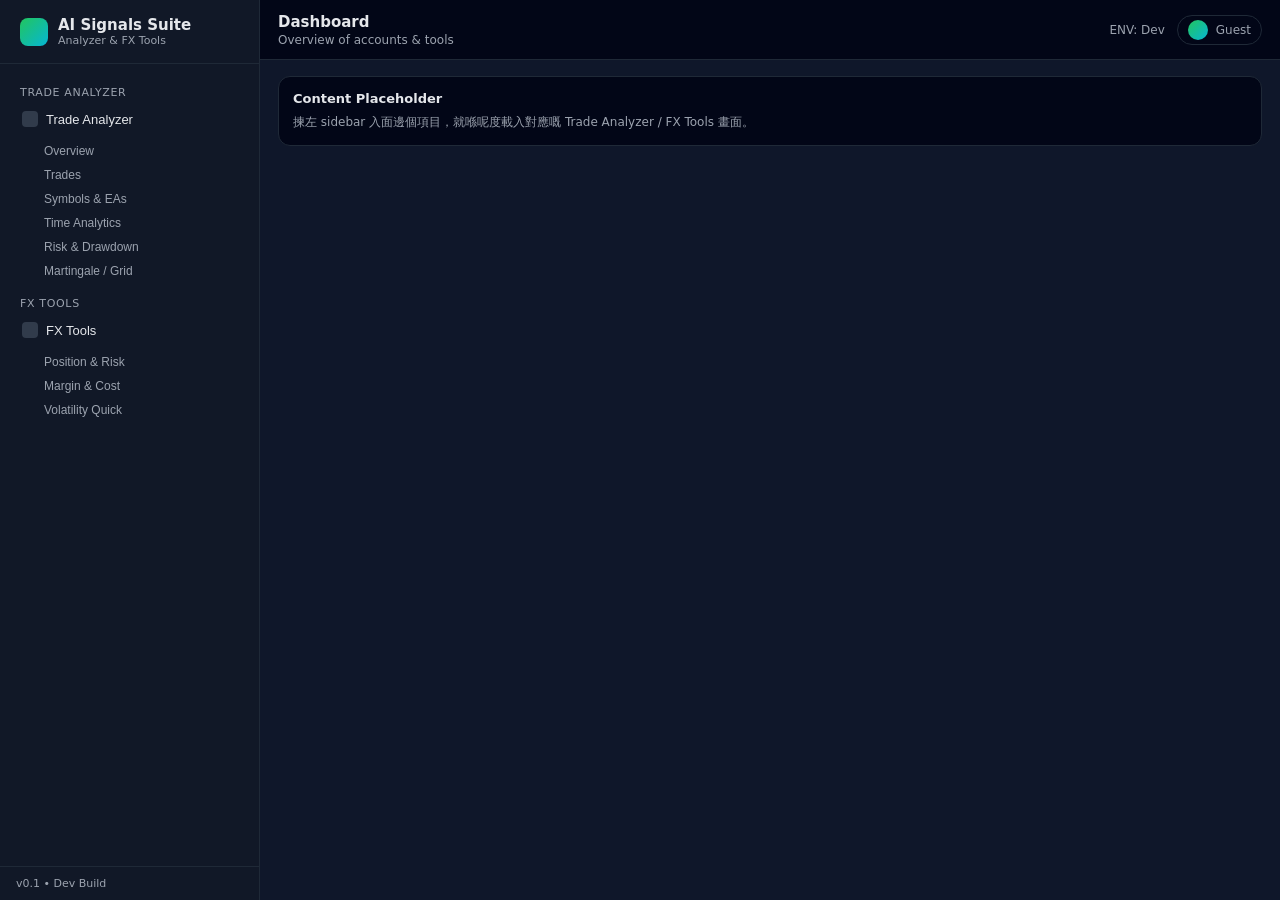
==== ui-shell-demo.html @ 3946ba91 "Add initial HTML structure for AI Signals Suite" ====
<!DOCTYPE html>
<html lang="zh-HK">
<head>
  <meta charset="UTF-8" />
  <title>AI Signals Suite</title>
  <meta name="viewport" content="width=device-width, initial-scale=1.0" />
  <style>
    :root {
      --bg-sidebar: #111827;
      --bg-sidebar-active: #1f2937;
      --bg-main: #0f172a;
      --bg-header: #020617;
      --bg-card: #020617;
      --text-main: #e5e7eb;
      --text-muted: #9ca3af;
      --accent: #22c55e;
      --border-subtle: #1f2937;
    }

    * { box-sizing: border-box; margin: 0; padding: 0; }

    body {
      font-family: system-ui, -apple-system, BlinkMacSystemFont, "Segoe UI", sans-serif;
      background: var(--bg-main);
      color: var(--text-main);
      display: flex;
      min-height: 100vh;
    }

    .app-shell {
      display: flex;
      width: 100%;
    }

    /* Sidebar */

    .sidebar {
      width: 260px;
      background: var(--bg-sidebar);
      display: flex;
      flex-direction: column;
      border-right: 1px solid var(--border-subtle);
    }

    .sidebar-header {
      padding: 16px 20px;
      border-bottom: 1px solid var(--border-subtle);
      display: flex;
      align-items: center;
      gap: 10px;
    }

    .sidebar-logo {
      width: 28px;
      height: 28px;
      border-radius: 8px;
      background: linear-gradient(135deg, #22c55e, #06b6d4);
    }

    .sidebar-title {
      font-weight: 600;
      font-size: 15px;
    }

    .sidebar-subtitle {
      font-size: 11px;
      color: var(--text-muted);
    }

    .sidebar-nav {
      flex: 1;
      padding: 12px 10px 16px;
      overflow-y: auto;
    }

    .sidebar-section-label {
      font-size: 11px;
      text-transform: uppercase;
      letter-spacing: 0.06em;
      color: var(--text-muted);
      padding: 10px 10px 4px;
    }

    .nav-item {
      margin-bottom: 4px;
    }

    .nav-button {
      width: 100%;
      text-align: left;
      border-radius: 8px;
      padding: 8px 12px;
      border: none;
      background: transparent;
      color: var(--text-main);
      font-size: 13px;
      display: flex;
      align-items: center;
      justify-content: space-between;
      cursor: pointer;
    }

    .nav-button:hover {
      background: rgba(148, 163, 184, 0.12);
    }

    .nav-button.active {
      background: var(--bg-sidebar-active);
      border-left: 3px solid var(--accent);
      padding-left: 9px;
    }

    .nav-label {
      display: flex;
      align-items: center;
      gap: 8px;
    }

    .nav-icon {
      width: 16px;
      height: 16px;
      border-radius: 4px;
      background: rgba(148, 163, 184, 0.25);
    }

    .nav-children {
      margin-top: 4px;
      margin-bottom: 4px;
      padding-left: 26px;
    }

    .nav-child-btn {
      width: 100%;
      text-align: left;
      padding: 5px 8px;
      border-radius: 6px;
      border: none;
      background: transparent;
      color: var(--text-muted);
      font-size: 12px;
      cursor: pointer;
    }

    .nav-child-btn:hover {
      background: rgba(148, 163, 184, 0.10);
      color: var(--text-main);
    }

    .nav-child-btn.active {
      background: var(--bg-sidebar-active);
      color: var(--accent);
    }

    .sidebar-footer {
      padding: 10px 16px;
      border-top: 1px solid var(--border-subtle);
      font-size: 11px;
      color: var(--text-muted);
    }

    /* Main content */

    .main {
      flex: 1;
      display: flex;
      flex-direction: column;
      min-width: 0;
    }

    .main-header {
      height: 60px;
      background: var(--bg-header);
      border-bottom: 1px solid var(--border-subtle);
      display: flex;
      align-items: center;
      justify-content: space-between;
      padding: 0 18px;
    }

    .main-header-left {
      display: flex;
      flex-direction: column;
      gap: 2px;
    }

    .page-title {
      font-size: 15px;
      font-weight: 600;
    }

    .page-subtitle {
      font-size: 12px;
      color: var(--text-muted);
    }

    .main-header-right {
      display: flex;
      align-items: center;
      gap: 12px;
      font-size: 12px;
      color: var(--text-muted);
    }

    .user-pill {
      display: flex;
      align-items: center;
      gap: 8px;
      padding: 4px 10px;
      border-radius: 999px;
      background: #020617;
      border: 1px solid var(--border-subtle);
      font-size: 12px;
    }

    .user-avatar {
      width: 20px;
      height: 20px;
      border-radius: 999px;
      background: linear-gradient(135deg, #22c55e, #06b6d4);
    }

    .main-body {
      flex: 1;
      padding: 16px 18px 20px;
      overflow-y: auto;
    }

    .card {
      background: var(--bg-card);
      border-radius: 12px;
      border: 1px solid var(--border-subtle);
      padding: 14px;
      margin-bottom: 12px;
    }

    .card-title {
      font-size: 13px;
      font-weight: 600;
      margin-bottom: 8px;
    }

    .placeholder {
      font-size: 12px;
      color: var(--text-muted);
    }
  </style>
</head>
<body>
  <div class="app-shell">
    <!-- SIDEBAR -->
    <aside class="sidebar">
      <div class="sidebar-header">
        <div class="sidebar-logo"></div>
        <div>
          <div class="sidebar-title">AI Signals Suite</div>
          <div class="sidebar-subtitle">Analyzer & FX Tools</div>
        </div>
      </div>

      <nav class="sidebar-nav" id="sidebarNav">
        <!-- 這裏會用 JS 根據 sidebarMenu 渲染 -->
      </nav>

      <div class="sidebar-footer">
        v0.1 • Dev Build
      </div>
    </aside>

    <!-- MAIN -->
    <main class="main">
      <header class="main-header">
        <div class="main-header-left">
          <div class="page-title" id="pageTitle">Dashboard</div>
          <div class="page-subtitle" id="pageSubtitle">Overview of accounts & tools</div>
        </div>
        <div class="main-header-right">
          <span id="currentEnv">ENV: Dev</span>
          <div class="user-pill">
            <div class="user-avatar"></div>
            <span id="userEmail">Guest</span>
          </div>
        </div>
      </header>

      <section class="main-body" id="mainBody">
        <div class="card">
          <div class="card-title">Content Placeholder</div>
          <div class="placeholder">
            揀左 sidebar 入面邊個項目，就喺呢度載入對應嘅 Trade Analyzer / FX Tools 畫面。
          </div>
        </div>
      </section>
    </main>
  </div>

  <script>
    // 簡化版 sidebarMenu（可替換成上面完整版本）
    const sidebarMenu = [
      {
        id: "trade-analyzer",
        label: "Trade Analyzer",
        section: "analysis",
        children: [
          { id: "ta-overview", label: "Overview" },
          { id: "ta-trades", label: "Trades" },
          { id: "ta-symbols-ea", label: "Symbols & EAs" },
          { id: "ta-time", label: "Time Analytics" },
          { id: "ta-risk", label: "Risk & Drawdown" },
          { id: "ta-martingale", label: "Martingale / Grid" }
        ]
      },
      {
        id: "fx-tools",
        label: "FX Tools",
        section: "tools",
        children: [
          { id: "fx-position", label: "Position & Risk" },
          { id: "fx-margin", label: "Margin & Cost" },
          { id: "fx-volatility", label: "Volatility Quick" }
        ]
      }
    ];

    const sidebarNav = document.getElementById('sidebarNav');
    const pageTitle = document.getElementById('pageTitle');
    const pageSubtitle = document.getElementById('pageSubtitle');
    const mainBody = document.getElementById('mainBody');

    function renderSidebar() {
      sidebarNav.innerHTML = "";

      sidebarMenu.forEach(group => {
        const label = document.createElement('div');
        label.className = 'sidebar-section-label';
        label.textContent = group.label;
        sidebarNav.appendChild(label);

        const item = document.createElement('div');
        item.className = 'nav-item';

        const btn = document.createElement('button');
        btn.className = 'nav-button';
        btn.innerHTML = `
          <span class="nav-label">
            <span class="nav-icon"></span>
            <span>${group.label}</span>
          </span>
        `;
        item.appendChild(btn);

        const childrenBox = document.createElement('div');
        childrenBox.className = 'nav-children';

        group.children.forEach(child => {
          const cBtn = document.createElement('button');
          cBtn.className = 'nav-child-btn';
          cBtn.textContent = child.label;
          cBtn.dataset.pageId = child.id;
          cBtn.addEventListener('click', () => onSelectPage(group, child));
          childrenBox.appendChild(cBtn);
        });

        item.appendChild(childrenBox);
        sidebarNav.appendChild(item);
      });
    }

    function onSelectPage(group, child) {
      pageTitle.textContent = child.label;
      pageSubtitle.textContent =
        group.id === "trade-analyzer"
          ? "Trade History Analyzer • " + child.label
          : "FX Tools • " + child.label;

      mainBody.innerHTML = `
        <div class="card">
          <div class="card-title">${child.label}</div>
          <div class="placeholder">
            呢度將來放 <b>${child.label}</b> 嘅真正內容（例如 Trades table、FX Cost Calculator）。
          </div>
        </div>
      `;

      document.querySelectorAll('.nav-child-btn').forEach(btn => {
        btn.classList.toggle('active', btn.dataset.pageId === child.id);
      });
    }

    renderSidebar();
  </script>
</body>
</html>
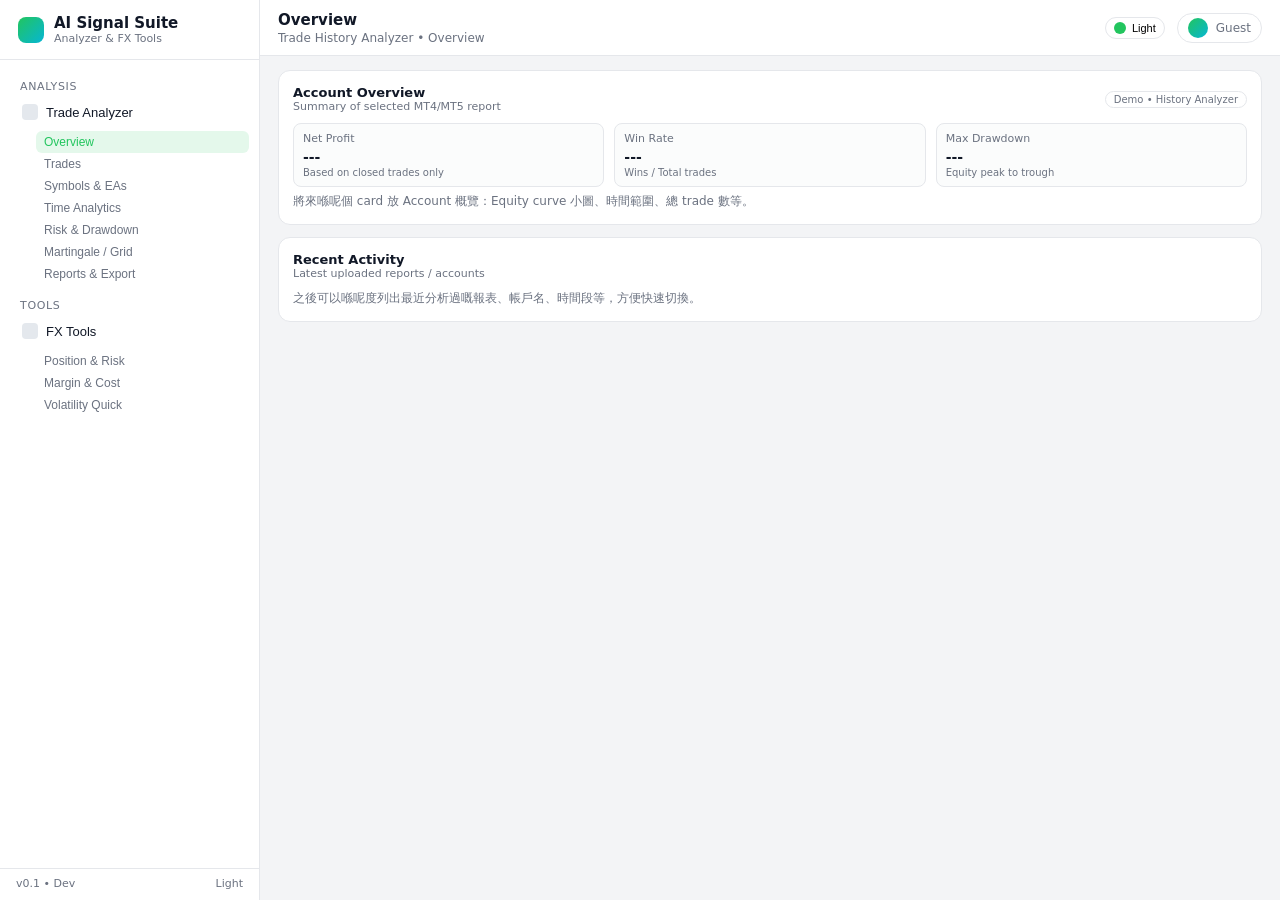
==== commit 64096d22: "Update UI shell demo with new styles and structure" ====
--- a/ui-shell-demo.html
+++ b/ui-shell-demo.html
@@ -2,34 +2,58 @@
 <html lang="zh-HK">
 <head>
   <meta charset="UTF-8" />
-  <title>AI Signals Suite</title>
+  <title>AI Signals Suite Demo</title>
   <meta name="viewport" content="width=device-width, initial-scale=1.0" />
   <style>
     :root {
-      --bg-sidebar: #111827;
-      --bg-sidebar-active: #1f2937;
-      --bg-main: #0f172a;
+      /* 預設 Light Theme */
+      --bg-body: #f3f4f6;
+      --bg-sidebar: #ffffff;
+      --bg-sidebar-active: #e5e7eb;
+      --bg-header: #ffffff;
+      --bg-card: #ffffff;
+
+      --text-main: #111827;
+      --text-muted: #6b7280;
+
+      --border-subtle: #e5e7eb;
+      --accent: #22c55e;
+      --accent-soft: rgba(34, 197, 94, 0.12);
+    }
+
+    :root[data-theme="dark"] {
+      --bg-body: #020617;
+      --bg-sidebar: #030712;
+      --bg-sidebar-active: #111827;
       --bg-header: #020617;
       --bg-card: #020617;
+
       --text-main: #e5e7eb;
       --text-muted: #9ca3af;
+
+      --border-subtle: #1f2937;
       --accent: #22c55e;
-      --border-subtle: #1f2937;
-    }
-
-    * { box-sizing: border-box; margin: 0; padding: 0; }
+      --accent-soft: rgba(34, 197, 94, 0.16);
+    }
+
+    * {
+      box-sizing: border-box;
+      margin: 0;
+      padding: 0;
+    }
 
     body {
       font-family: system-ui, -apple-system, BlinkMacSystemFont, "Segoe UI", sans-serif;
-      background: var(--bg-main);
+      background: var(--bg-body);
       color: var(--text-main);
-      display: flex;
       min-height: 100vh;
+      display: flex;
     }
 
     .app-shell {
       display: flex;
       width: 100%;
+      min-height: 100vh;
     }
 
     /* Sidebar */
@@ -37,13 +61,13 @@
     .sidebar {
       width: 260px;
       background: var(--bg-sidebar);
+      border-right: 1px solid var(--border-subtle);
       display: flex;
       flex-direction: column;
-      border-right: 1px solid var(--border-subtle);
     }
 
     .sidebar-header {
-      padding: 16px 20px;
+      padding: 14px 18px;
       border-bottom: 1px solid var(--border-subtle);
       display: flex;
       align-items: center;
@@ -51,8 +75,8 @@
     }
 
     .sidebar-logo {
-      width: 28px;
-      height: 28px;
+      width: 26px;
+      height: 26px;
       border-radius: 8px;
       background: linear-gradient(135deg, #22c55e, #06b6d4);
     }
@@ -69,7 +93,7 @@
 
     .sidebar-nav {
       flex: 1;
-      padding: 12px 10px 16px;
+      padding: 10px 10px 14px;
       overflow-y: auto;
     }
 
@@ -89,7 +113,7 @@
       width: 100%;
       text-align: left;
       border-radius: 8px;
-      padding: 8px 12px;
+      padding: 7px 12px;
       border: none;
       background: transparent;
       color: var(--text-main);
@@ -101,7 +125,7 @@
     }
 
     .nav-button:hover {
-      background: rgba(148, 163, 184, 0.12);
+      background: rgba(148, 163, 184, 0.10);
     }
 
     .nav-button.active {
@@ -125,14 +149,14 @@
 
     .nav-children {
       margin-top: 4px;
-      margin-bottom: 4px;
+      margin-bottom: 2px;
       padding-left: 26px;
     }
 
     .nav-child-btn {
       width: 100%;
       text-align: left;
-      padding: 5px 8px;
+      padding: 4px 8px;
       border-radius: 6px;
       border: none;
       background: transparent;
@@ -147,18 +171,21 @@
     }
 
     .nav-child-btn.active {
-      background: var(--bg-sidebar-active);
+      background: var(--accent-soft);
       color: var(--accent);
     }
 
     .sidebar-footer {
-      padding: 10px 16px;
+      padding: 8px 16px 10px;
       border-top: 1px solid var(--border-subtle);
       font-size: 11px;
       color: var(--text-muted);
-    }
-
-    /* Main content */
+      display: flex;
+      justify-content: space-between;
+      align-items: center;
+    }
+
+    /* Main */
 
     .main {
       flex: 1;
@@ -168,7 +195,7 @@
     }
 
     .main-header {
-      height: 60px;
+      height: 56px;
       background: var(--bg-header);
       border-bottom: 1px solid var(--border-subtle);
       display: flex;
@@ -201,15 +228,33 @@
       color: var(--text-muted);
     }
 
+    .theme-toggle {
+      display: inline-flex;
+      align-items: center;
+      gap: 6px;
+      padding: 4px 8px;
+      border-radius: 999px;
+      border: 1px solid var(--border-subtle);
+      background: var(--bg-card);
+      cursor: pointer;
+      font-size: 11px;
+    }
+
+    .theme-dot {
+      width: 12px;
+      height: 12px;
+      border-radius: 999px;
+      background: var(--accent);
+    }
+
     .user-pill {
       display: flex;
       align-items: center;
       gap: 8px;
       padding: 4px 10px;
       border-radius: 999px;
-      background: #020617;
+      background: var(--bg-card);
       border: 1px solid var(--border-subtle);
-      font-size: 12px;
     }
 
     .user-avatar {
@@ -221,8 +266,14 @@
 
     .main-body {
       flex: 1;
-      padding: 16px 18px 20px;
+      padding: 14px 18px 20px;
       overflow-y: auto;
+    }
+
+    .grid-two {
+      display: grid;
+      grid-template-columns: minmax(0, 1.4fr) minmax(0, 1fr);
+      gap: 14px;
     }
 
     .card {
@@ -233,15 +284,138 @@
       margin-bottom: 12px;
     }
 
+    .card-title-row {
+      display: flex;
+      align-items: center;
+      justify-content: space-between;
+      margin-bottom: 10px;
+    }
+
     .card-title {
       font-size: 13px;
       font-weight: 600;
-      margin-bottom: 8px;
+    }
+
+    .card-subtitle {
+      font-size: 11px;
+      color: var(--text-muted);
+    }
+
+    .pill {
+      padding: 2px 8px;
+      border-radius: 999px;
+      border: 1px solid var(--border-subtle);
+      font-size: 10px;
+      color: var(--text-muted);
     }
 
     .placeholder {
       font-size: 12px;
       color: var(--text-muted);
+    }
+
+    .kpi-row {
+      display: flex;
+      flex-wrap: wrap;
+      gap: 10px;
+      margin-bottom: 6px;
+    }
+
+    .kpi {
+      flex: 1;
+      min-width: 120px;
+      background: rgba(148, 163, 184, 0.04);
+      border-radius: 8px;
+      padding: 8px 9px;
+      border: 1px solid var(--border-subtle);
+    }
+
+    .kpi-label {
+      font-size: 11px;
+      color: var(--text-muted);
+      margin-bottom: 4px;
+    }
+
+    .kpi-value {
+      font-size: 14px;
+      font-weight: 600;
+    }
+
+    .kpi-extra {
+      font-size: 10px;
+      color: var(--text-muted);
+      margin-top: 2px;
+    }
+
+    /* FX Tools form */
+
+    .form-grid {
+      display: grid;
+      grid-template-columns: 1.1fr 1fr;
+      gap: 10px;
+    }
+
+    .form-field {
+      margin-bottom: 8px;
+    }
+
+    .form-label {
+      font-size: 11px;
+      color: var(--text-muted);
+      margin-bottom: 3px;
+    }
+
+    .form-input,
+    .form-select {
+      width: 100%;
+      padding: 6px 8px;
+      border-radius: 6px;
+      border: 1px solid var(--border-subtle);
+      background: var(--bg-card);
+      color: var(--text-main);
+      font-size: 12px;
+    }
+
+    .form-input:focus,
+    .form-select:focus {
+      outline: none;
+      border-color: var(--accent);
+      box-shadow: 0 0 0 1px var(--accent-soft);
+    }
+
+    .btn-primary {
+      padding: 6px 10px;
+      border-radius: 6px;
+      border: none;
+      background: var(--accent);
+      color: #ffffff;
+      font-size: 12px;
+      cursor: pointer;
+    }
+
+    .btn-primary:hover {
+      opacity: 0.95;
+    }
+
+    .result-box {
+      padding: 8px 10px;
+      border-radius: 8px;
+      background: rgba(34, 197, 94, 0.06);
+      border: 1px solid var(--accent-soft);
+      font-size: 12px;
+    }
+
+    .result-line {
+      margin-top: 3px;
+    }
+
+    @media (max-width: 900px) {
+      .sidebar {
+        width: 220px;
+      }
+      .grid-two {
+        grid-template-columns: minmax(0, 1fr);
+      }
     }
   </style>
 </head>
@@ -252,17 +426,16 @@
       <div class="sidebar-header">
         <div class="sidebar-logo"></div>
         <div>
-          <div class="sidebar-title">AI Signals Suite</div>
+          <div class="sidebar-title">AI Signal Suite</div>
           <div class="sidebar-subtitle">Analyzer & FX Tools</div>
         </div>
       </div>
 
-      <nav class="sidebar-nav" id="sidebarNav">
-        <!-- 這裏會用 JS 根據 sidebarMenu 渲染 -->
-      </nav>
+      <nav class="sidebar-nav" id="sidebarNav"></nav>
 
       <div class="sidebar-footer">
-        v0.1 • Dev Build
+        <span>v0.1 • Dev</span>
+        <span id="themeLabel">Light</span>
       </div>
     </aside>
 
@@ -270,11 +443,16 @@
     <main class="main">
       <header class="main-header">
         <div class="main-header-left">
-          <div class="page-title" id="pageTitle">Dashboard</div>
-          <div class="page-subtitle" id="pageSubtitle">Overview of accounts & tools</div>
+          <div class="page-title" id="pageTitle">Overview</div>
+          <div class="page-subtitle" id="pageSubtitle">
+            Trade History Analyzer • Overview
+          </div>
         </div>
         <div class="main-header-right">
-          <span id="currentEnv">ENV: Dev</span>
+          <button class="theme-toggle" id="themeToggle">
+            <span class="theme-dot"></span>
+            <span id="themeToggleText">Light</span>
+          </button>
           <div class="user-pill">
             <div class="user-avatar"></div>
             <span id="userEmail">Guest</span>
@@ -283,36 +461,35 @@
       </header>
 
       <section class="main-body" id="mainBody">
-        <div class="card">
-          <div class="card-title">Content Placeholder</div>
-          <div class="placeholder">
-            揀左 sidebar 入面邊個項目，就喺呢度載入對應嘅 Trade Analyzer / FX Tools 畫面。
-          </div>
-        </div>
+        <!-- 預設載入 Trade Analyzer Overview 示範 -->
       </section>
     </main>
   </div>
 
   <script>
-    // 簡化版 sidebarMenu（可替換成上面完整版本）
+    // 預設 Light
+    document.documentElement.setAttribute('data-theme', 'light');
+
+    // Sidebar menu 結構
     const sidebarMenu = [
       {
         id: "trade-analyzer",
         label: "Trade Analyzer",
-        section: "analysis",
+        section: "ANALYSIS",
         children: [
           { id: "ta-overview", label: "Overview" },
           { id: "ta-trades", label: "Trades" },
           { id: "ta-symbols-ea", label: "Symbols & EAs" },
           { id: "ta-time", label: "Time Analytics" },
           { id: "ta-risk", label: "Risk & Drawdown" },
-          { id: "ta-martingale", label: "Martingale / Grid" }
+          { id: "ta-martingale", label: "Martingale / Grid" },
+          { id: "ta-reports", label: "Reports & Export" }
         ]
       },
       {
         id: "fx-tools",
         label: "FX Tools",
-        section: "tools",
+        section: "TOOLS",
         children: [
           { id: "fx-position", label: "Position & Risk" },
           { id: "fx-margin", label: "Margin & Cost" },
@@ -325,6 +502,9 @@
     const pageTitle = document.getElementById('pageTitle');
     const pageSubtitle = document.getElementById('pageSubtitle');
     const mainBody = document.getElementById('mainBody');
+    const themeToggle = document.getElementById('themeToggle');
+    const themeToggleText = document.getElementById('themeToggleText');
+    const themeLabel = document.getElementById('themeLabel');
 
     function renderSidebar() {
       sidebarNav.innerHTML = "";
@@ -332,7 +512,7 @@
       sidebarMenu.forEach(group => {
         const label = document.createElement('div');
         label.className = 'sidebar-section-label';
-        label.textContent = group.label;
+        label.textContent = group.section;
         sidebarNav.appendChild(label);
 
         const item = document.createElement('div');
@@ -365,6 +545,155 @@
       });
     }
 
+    function renderTradeAnalyzerOverview() {
+      mainBody.innerHTML = `
+        <div class="card">
+          <div class="card-title-row">
+            <div>
+              <div class="card-title">Account Overview</div>
+              <div class="card-subtitle">Summary of selected MT4/MT5 report</div>
+            </div>
+            <span class="pill">Demo • History Analyzer</span>
+          </div>
+
+          <div class="kpi-row">
+            <div class="kpi">
+              <div class="kpi-label">Net Profit</div>
+              <div class="kpi-value">‑‑‑</div>
+              <div class="kpi-extra">Based on closed trades only</div>
+            </div>
+            <div class="kpi">
+              <div class="kpi-label">Win Rate</div>
+              <div class="kpi-value">‑‑‑</div>
+              <div class="kpi-extra">Wins / Total trades</div>
+            </div>
+            <div class="kpi">
+              <div class="kpi-label">Max Drawdown</div>
+              <div class="kpi-value">‑‑‑</div>
+              <div class="kpi-extra">Equity peak to trough</div>
+            </div>
+          </div>
+
+          <div class="placeholder">
+            將來喺呢個 card 放 Account 概覽：Equity curve 小圖、時間範圍、總 trade 數等。
+          </div>
+        </div>
+
+        <div class="card">
+          <div class="card-title-row">
+            <div>
+              <div class="card-title">Recent Activity</div>
+              <div class="card-subtitle">Latest uploaded reports / accounts</div>
+            </div>
+          </div>
+          <div class="placeholder">
+            之後可以喺呢度列出最近分析過嘅報表、帳戶名、時間段等，方便快速切換。
+          </div>
+        </div>
+      `;
+    }
+
+    function renderFxMarginDemo() {
+      mainBody.innerHTML = `
+        <div class="grid-two">
+          <div class="card">
+            <div class="card-title-row">
+              <div>
+                <div class="card-title">FX Margin & Cost</div>
+                <div class="card-subtitle">手動輸入當前價格，計算保證金成本</div>
+              </div>
+              <span class="pill">Demo • Manual Price</span>
+            </div>
+
+            <div class="form-grid">
+              <div>
+                <div class="form-field">
+                  <div class="form-label">Currency Pair</div>
+                  <select id="fxPair" class="form-select">
+                    <option value="EURUSD" selected>EURUSD</option>
+                    <option value="GBPUSD">GBPUSD</option>
+                    <option value="AUDUSD">AUDUSD</option>
+                    <option value="USDJPY">USDJPY</option>
+                    <option value="XAUUSD">XAUUSD</option>
+                  </select>
+                </div>
+
+                <div class="form-field">
+                  <div class="form-label">Current Price</div>
+                  <input id="fxPrice" class="form-input" type="number" step="0.00001" value="1.1000" />
+                </div>
+
+                <div class="form-field">
+                  <div class="form-label">Contract Size</div>
+                  <input id="fxContract" class="form-input" type="number" value="100000" />
+                </div>
+
+                <div class="form-field">
+                  <div class="form-label">Leverage</div>
+                  <input id="fxLeverage" class="form-input" type="number" value="500" />
+                </div>
+
+                <div class="form-field">
+                  <div class="form-label">Lot Size</div>
+                  <input id="fxLots" class="form-input" type="number" step="0.01" value="0.01" />
+                </div>
+
+                <button class="btn-primary" id="fxCalcBtn">計算成本</button>
+              </div>
+
+              <div>
+                <div class="form-label">Result</div>
+                <div class="result-box" id="fxResult">
+                  請先輸入參數，然後按「計算成本」。
+                  <div class="result-line">Margin: ‑‑‑</div>
+                  <div class="result-line">Approx. USD Cost: ‑‑‑</div>
+                </div>
+              </div>
+            </div>
+          </div>
+
+          <div class="card">
+            <div class="card-title-row">
+              <div>
+                <div class="card-title">Notes</div>
+                <div class="card-subtitle">之後可接 Yahoo / FX API 自動帶價</div>
+              </div>
+            </div>
+            <div class="placeholder">
+              呢個示範只用手動價位 + 合約大小 + 槓桿去計 margin。將來你可以喺
+              <code>fxPrice</code> 上面加一粒「Fetch Live」button，從 NAS / 第三方 API 取價再計。
+            </div>
+          </div>
+        </div>
+      `;
+
+      // 綁定計算 event
+      const btn = document.getElementById('fxCalcBtn');
+      const fxPair = document.getElementById('fxPair');
+      const fxPrice = document.getElementById('fxPrice');
+      const fxContract = document.getElementById('fxContract');
+      const fxLeverage = document.getElementById('fxLeverage');
+      const fxLots = document.getElementById('fxLots');
+      const fxResult = document.getElementById('fxResult');
+
+      btn.addEventListener('click', () => {
+        const price = parseFloat(fxPrice.value) || 0;
+        const contract = parseFloat(fxContract.value) || 0;
+        const leverage = parseFloat(fxLeverage.value) || 1;
+        const lots = parseFloat(fxLots.value) || 0;
+
+        const notional = contract * lots * price;
+        const margin = notional / leverage;
+
+        fxResult.innerHTML = `
+          Pair: <b>${fxPair.value}</b><br/>
+          <div class="result-line">Notional: ${notional.toFixed(2)} (approx.)</div>
+          <div class="result-line">Required Margin: <b>${margin.toFixed(2)} USD</b></div>
+          <div class="result-line">（之後可以再乘以 USD→HKD 匯率計 HKD 成本）</div>
+        `;
+      });
+    }
+
     function onSelectPage(group, child) {
       pageTitle.textContent = child.label;
       pageSubtitle.textContent =
@@ -372,21 +701,53 @@
           ? "Trade History Analyzer • " + child.label
           : "FX Tools • " + child.label;
 
-      mainBody.innerHTML = `
-        <div class="card">
-          <div class="card-title">${child.label}</div>
-          <div class="placeholder">
-            呢度將來放 <b>${child.label}</b> 嘅真正內容（例如 Trades table、FX Cost Calculator）。
-          </div>
-        </div>
-      `;
+      if (group.id === "trade-analyzer" && child.id === "ta-overview") {
+        renderTradeAnalyzerOverview();
+      } else if (group.id === "fx-tools" && child.id === "fx-margin") {
+        renderFxMarginDemo();
+      } else {
+        mainBody.innerHTML = `
+          <div class="card">
+            <div class="card-title-row">
+              <div>
+                <div class="card-title">${child.label}</div>
+                <div class="card-subtitle">
+                  Placeholder：之後喺呢度放 <b>${child.label}</b> 真正內容。
+                </div>
+              </div>
+            </div>
+            <div class="placeholder">
+              你可以按需要將現有 Analyzer / FX Tools 對應功能搬入呢個 card。
+            </div>
+          </div>
+        `;
+      }
 
       document.querySelectorAll('.nav-child-btn').forEach(btn => {
         btn.classList.toggle('active', btn.dataset.pageId === child.id);
       });
     }
 
+    function initTheme() {
+      themeToggle.addEventListener('click', () => {
+        const current = document.documentElement.getAttribute('data-theme') || 'light';
+        const next = current === 'light' ? 'dark' : 'light';
+        document.documentElement.setAttribute('data-theme', next);
+        themeToggleText.textContent = next === 'light' ? 'Light' : 'Dark';
+        themeLabel.textContent = next === 'light' ? 'Light' : 'Dark';
+      });
+    }
+
+    // 初始化
     renderSidebar();
+    initTheme();
+    // 預設載入 Trade Analyzer Overview
+    renderTradeAnalyzerOverview();
+    // 預設選中 ta-overview
+    setTimeout(() => {
+      const first = document.querySelector('.nav-child-btn[data-page-id="ta-overview"]');
+      if (first) first.classList.add('active');
+    }, 0);
   </script>
 </body>
 </html>
